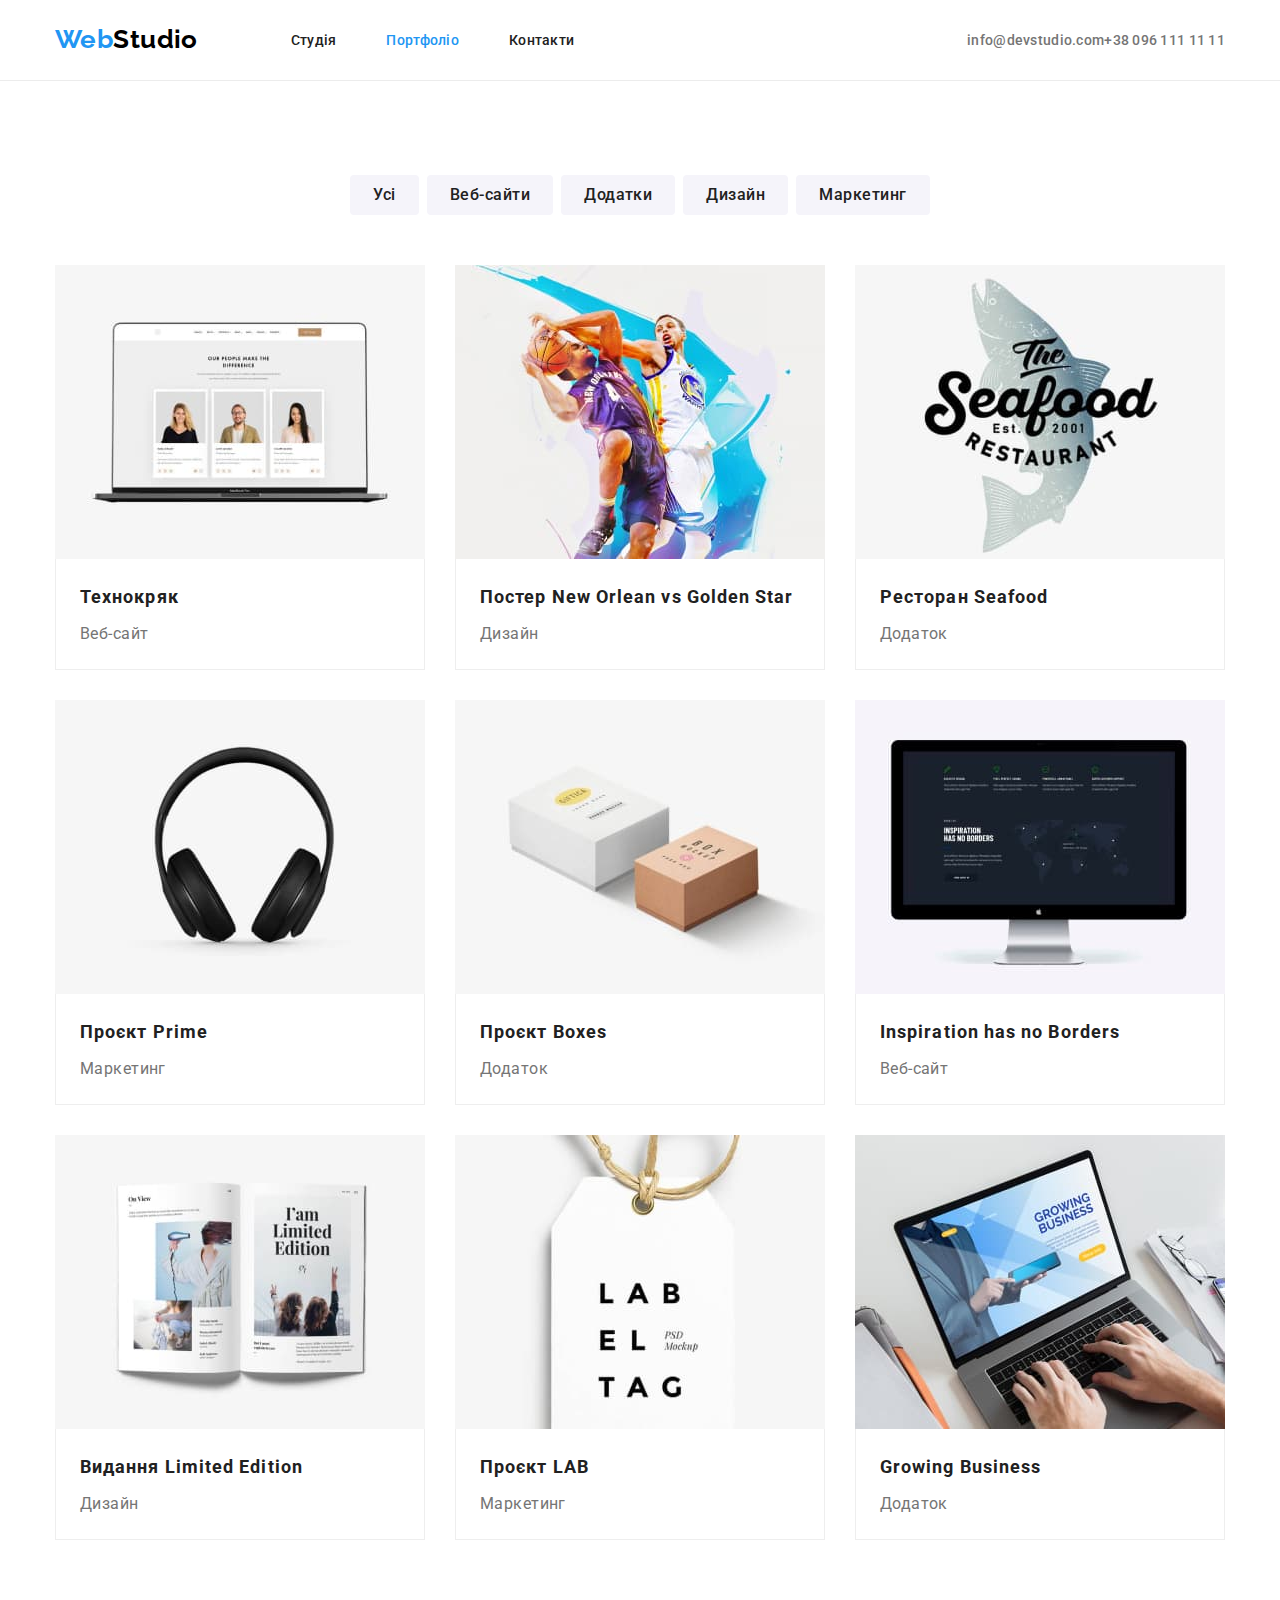
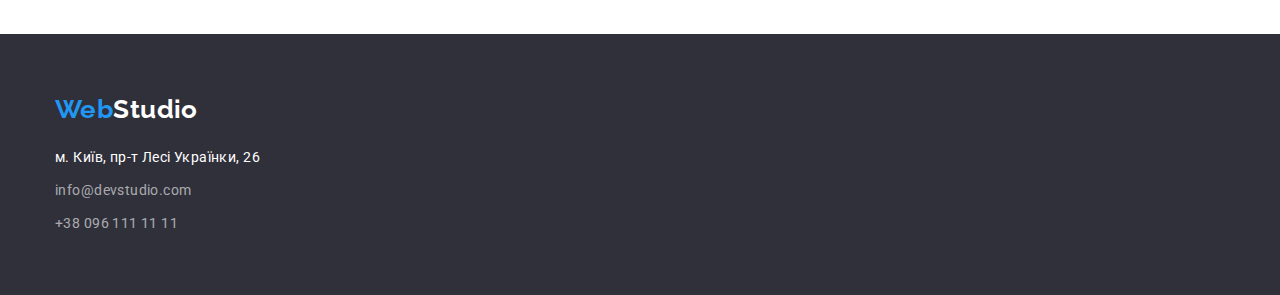
==== portfolio.html @ 9a643a7b "Initial commit" ====
<!DOCTYPE html>
<html lang="uk">
<head>
    <meta charset="UTF-8">
    <meta http-equiv="X-UA-Compatible" content="IE=edge">
    <meta name="viewport" content="width=device-width, initial-scale=1.0">
    <title>Портфоліо</title>
    <link rel="preconnect" href="https://fonts.googleapis.com">
    <link rel="preconnect" href="https://fonts.gstatic.com" crossorigin>
    <link href="https://fonts.googleapis.com/css2?family=Montserrat:wght@400;700&family=Raleway:wght@700&family=Roboto:wght@400;500;700;900&display=swap" rel="stylesheet">   
    <link rel="stylesheet" href="https://cdnjs.cloudflare.com/ajax/libs/modern-normalize/1.1.0/modern-normalize.min.css"> 
    <link rel="stylesheet" href="./css/styles.css">
</head>
<body>
    <header class="header">
        <div class="container header-container">
         <a class="logo link" href="./index.html"><span class="web">Web</span>Studio</a>
         <nav class="navigation">
         <ul class="header-nav">
             <li><a class="header-nav-link link" href="./index.html">Студія</a></li>
             <li><a class="header-nav-link link current" href="./portfolio.html">Портфоліо</a></li>
             <li><a class="header-nav-link link" href="#">Контакти</a></li>
         </ul>
        </nav>
        <ul class="header-contacts">
         <li><a class="header-contact link" href="mailto:info@devstudio.com">info@devstudio.com</a></li>
         <li><a class="header-contact link" href="tel:+380961111111">+38 096 111 11 11</a></li>
        </ul>
      </div>
     </header>
    <main>
        <section class="section">
            <div class="container">
            <h1 class="hide">Приклади робіт</h1>
            <ul class="filter-lists">
            <li class="filter-list"><button class="filter-btn" type="button">Усі</button></li>
            <li class="filter-list"><button class="filter-btn" type="button">Веб-сайти</button></li>
            <li class="filter-list"><button class="filter-btn" type="button">Додатки</button></li>
            <li class="filter-list"><button class="filter-btn" type="button">Дизайн</button></li>
            <li class="filter-list"><button class="filter-btn" type="button">Маркетинг</button></li>
            </ul>
            <ul class="project-lists">
                <li class="project-list">
                    <a class="project-link">
                    <img src="./images/technocrat.jpg" alt="Технокряк" width="370">
                    <div class="project">
                        <h2  class="project-title">Технокряк</h2>
                    <p  class="project-text">Веб-сайт</p>
                    </div>
                    </a>
                </li>
                <li class="project-list">
                    <a class="project-link">
                    <img src="./images/poster.jpg" alt="Постер New Orlean vs Golden Star" width="370">
                    <div class="project">
                        <h2 class="project-title">Постер New Orlean vs Golden Star</h2>
                    <p class="project-text">Дизайн</p>
                </div>
                    </a>
                </li>
                <li class="project-list">
                    <a class="project-link">
                    <img src="./images/seafood.jpg" alt="Ресторан Seafood" width="370">
                    <div class="project">
                        <h2 class="project-title">Ресторан Seafood</h2>
                    <p class="project-text">Додаток</p>
                </div>
                    </a>
                </li>
                <li class="project-list">
                    <a class="project-link">
                    <img src="./images/prime.jpg" alt="Проєкт Prime" width="370">
                    <div class="project">
                        <h2 class="project-title">Проєкт Prime</h2>
                    <p class="project-text">Маркетинг</p>
                </div>
                    </a>
                </li>
                <li class="project-list">
                    <a class="project-link">
                    <img src="./images/boxes.jpg" alt="Проєкт Boxes" width="370">
                    <div class="project">
                        <h2 class="project-title">Проєкт Boxes</h2>
                    <p class="project-text">Додаток</p>
                </div>
                    </a>
                </li>
                <li class="project-list">
                    <a class="project-link">
                    <img src="./images/borders.jpg" alt="Inspiration has no Borders" width="370">
                    <div class="project">
                        <h2 class="project-title">Inspiration has no Borders</h2>
                    <p class="project-text">Веб-сайт</p>
                    </div>
                    </a>
                </li>
                <li class="project-list">
                    <a class="project-link">
                    <img src="./images/edition.jpg" alt="Видання Limited Edition" width="370">
                    <div class="project">
                        <h2 class="project-title">Видання Limited Edition</h2>
                    <p class="project-text">Дизайн</p>
                    </div>
                    </a>
                </li>
                <li class="project-list">
                    <a class="project-link">
                    <img src="./images/lab.jpg" alt="Проєкт LAB" width="370">
                    <div class="project">
                        <h2 class="project-title">Проєкт LAB</h2>
                    <p class="project-text">Маркетинг</p>
                    </div>
                    </a>
                </li>
                <li class="project-list">
                    <a class="project-link">
                    <img src="./images/business.jpg" alt="Growing Business" width="370">
                    <div class="project">
                        <h2 class="project-title">Growing Business</h2>
                    <p class="project-text">Додаток</p>
                    </div>
                    </a>
                </li>
            </ul>
         </div>         
        </section>

    </main>
    <footer class="footer">
        <div class="container">
        <a class="logo-footer link" href="./index.html"><span class="web">Web</span>Studio</a>
        <address>
            <ul class="footer-list">
                <li class="footer-item">
                    <a class="footer-link link" href="https://goo.gl/maps/vN2mYpMbgfntK4BM6" target="_blank" rel="noopener noreferrer">м. Київ, пр-т Лесі Українки, 26</a>
                </li>
                <li class="footer-item">
                    <a class="footer-contact link" href="mailto:info@devstudio.com">info@devstudio.com</a>
                </li>
                <li class="footer-item">
                    <a class="footer-contact link" href="tel:+380961111111">+38 096 111 11 11</a>
                </li>
            </ul>
        </address>
      </div>

    </footer>
</body>
---- css/styles.css ----
:root {
    --font-rob: 'Roboto', sans-serif;
    --font-ral: 'Raleway', sans-serif;

    --primary-text-color: #757575;
    --title-text-color: #212121;
    --accent-color: #2196F3;
    --white-text-color: #FFFFFF;
    --black-text-color: #000000;
    --contact-text-color: rgba(255, 255, 255, 0.6);
  

    --primary-bg-color: #FFFFFF;
    --secondary-bg-color: #2F303A;
    --team-bg-color: #F5F4FA;

    --border-project-color: #EEEEEE;
    --border-header-color: #ECECEC;
    }

    body {
        font-family: var(--font-rob);
        font-size: 14px; 
        letter-spacing: 0.03em;
        line-height: calc(19 / 16);

        background-color: var(--primary-bg-color);
        color: var(--title-text-color);
       
    }

    h1,
    h2,
    h3,
    h4,
    h5,
    h6,
    p {
      margin: 0;
    }

    ul {
        list-style: none;
        margin: 0;
        padding: 0;
      }

      .hide {
        border: 0;
        clip: rect(1px, 1px, 1px, 1px);
        -webkit-clip-path: inset(50%);
        clip-path: inset(50%);
        height: 1px;
        margin: -1px;
        overflow: hidden;
        padding: 0;
        position: absolute;
        width: 1px;
        word-wrap: normal !important;
      }
      
      .link {
        text-decoration: none;
      }

      .container {
        width: 1200px;
        margin-left: auto;
        margin-right: auto;
        padding-left: 15px;
        padding-right: 15px;
      }

      .section {
        padding-top: 94px;
        padding-bottom: 94px;
        
      }

      .section.occupation {
        padding-top: 0;
      }

      address {
        font-style: normal;
      }

      img {
        display: block;
      }

    


      
      /* -----------------HEADER---------------- */

       .web,
       .logo,
       .logo-footer {
       font-family: var(--font-ral);
       font-weight: 700;
       font-size: 26px;
       line-height: calc(31 / 26);
       
       color: var(--accent-color);
       }

       .logo {
        
        padding-top: 24px;
        padding-bottom: 25px;

        margin-right: 93px;

        color: var(--black-text-color);
       }

       .header-nav-link,
       .header-contact {
        font-weight: 500;
        line-height: calc(16 / 14);
        letter-spacing: 0.02em;
        padding-top: 32px;
        padding-bottom: 32px;
       
        
        color: var(--title-text-color);
       }

       .header-nav-link:hover,
       .header-nav-link:focus,
       .header-nav-link.current {
        color: var(--accent-color);
      }

      .header-list {
        margin-left: 50px;
      }

      .header-contact {
        color: var(--primary-text-color);
      }

      .header-contact:hover,
      .header-contact:focus {
        color: var(--accent-color);
      }

      .header-nav {
        display: flex;
        gap: 50px;
      }

      .header-contacts {
        display: flex;
      }

      .header-container {
        display: flex;
        align-items: center;
      }

      .navigation {
        margin-right: auto;
      }
       

      .header {
        border-bottom: 1px solid var(--border-header-color);
       
      }



       /* -----------------HERO---------------- */

       .hero {
        padding-top: 200px;
        padding-bottom: 200px;
        text-align: center;
        background-color: var(--secondary-bg-color);
       }

       .hero-title {
        width: 696px;
        margin: 0 auto;
        font-weight: 900;
        font-size: 44px;
        line-height: calc(60 / 44);
        
        letter-spacing: 0.06em;
        text-transform: uppercase;

        margin-bottom: 30px;
      
        
        color: var(--white-text-color);
       }

       .hero-btn {
        font-family: inherit;
        font-weight: 700;
        font-size: 16px;
        line-height: calc(30 / 16);
        padding: 10px 32px;
      
        min-width: 216px;

        box-shadow: 0px 4px 4px rgba(0, 0, 0, 0.15);
        
       
        align-items: center;
        text-align: center;
        letter-spacing: 0.06em;
        
        color: var(--white-text-color);

        background: var(--accent-color);
        border-radius: 4px;
        border: 1px solid transparent;
        cursor: pointer;
       }

        /* -----------------FEATURES---------------- */


        .features-title {
        line-height: calc(16 / 14);
        text-transform: uppercase;

        margin-bottom: 10px;
        }

        .features-subtitle {
            line-height: calc(24 / 14);
            
            color: var(--primary-text-color);
        }

        .features-lists {
          display: flex;
          gap: 30px;
        }

        .features-list {
          flex-basis: calc((100%-90px) / 4);
        }



        

        /* -----------------OCCUPATION---------------- */

        .occupation-title {
            font-size: 36px;
            line-height: calc(42 / 36);
            text-align: center;

            margin-bottom: 50px;
        }

        .occupation-img {
          display: flex;
          gap: 30px;
        }


       /* -----------------TEAM---------------- */

       .team {
        background-color: var(--team-bg-color);
        text-align: center;
         }

       .team-title {
        font-size: 36px;
        line-height: calc(42 / 36);
        text-align: center;

        margin-bottom: 50px;
       }

       .team-item-title {
        font-weight: 500;
        font-size: 16px;
        margin-bottom: 10px;
       }
   
       .team-item-text {
        font-size: 16px;
        
        color: var(--primary-text-color);
       }

       .team-soc-item {
        width: calc((100%-90px) / 4);
        box-shadow: 0px 1px 3px rgba(0, 0, 0, 0.12),
         0px 1px 1px rgba(0, 0, 0, 0.14),
         0px 2px 1px rgba(0, 0, 0, 0.2);
        border-radius: 0px 0px 4px 4px;

       }

       .team-soc-list {
        display: flex;
        gap: 30px;
        
       }

       .team-subtitle {
        text-align: center;
        padding-top: 30px;
        padding-bottom: 30px;
       }

       .section.team {
        background-color: var(--team-bg-color);
       }



       
    /* -----------------FOOTER---------------- */

    .footer {
      padding-top: 60px;
      padding-bottom: 60px;
      background-color: var(--secondary-bg-color);
    }
    .logo-footer {
      display: inline-block;
      margin-bottom: 20px;
      color: var(--white-text-color);
    }

    .footer-item {
      margin-bottom: 9px;
    }

    .footer-item:last-child {
      margin-bottom: 0;
    }

    .footer-link,
    .footer-contact {
      display: inline-block;
      line-height: calc(24 / 14);
      
      color: var(--white-text-color);
    }

    

    .footer-contact {
     color: var(--contact-text-color);
    }

    
    .footer-contact:hover,
    .footer-contact:focus {
     color: var(--accent-color);
    }



    /* -----------------PORTFOLIO---------------- */

    .filter-btn {
      font-family: inherit;
      font-style: normal;
      font-weight: 500;
      font-size: 16px;
      line-height: calc(26 / 16);
      padding: 6px 22px;
      border: 1px solid transparent;
      
      
      
      text-align: center;
      letter-spacing: 0.03em;
      border-radius: 4px;
      
      color: var(--title-text-color);
      background-color: var(--team-bg-color);

      cursor: pointer;
    }

    .filter-btn:hover,
    .filter-btn:focus {
      color: var(--white-text-color);
      background-color: var(--accent-color);
    }

    .project-title {
      font-size: 18px;
      line-height: calc(36 / 18);
      
      letter-spacing: 0.06em;

      margin-bottom: 4px;
      
    }

    .project-text {
      font-size: 16px;
      line-height: calc(30 / 16);
      
      color: var(--primary-text-color);
    }

    .filter-lists {
      display: flex;
      gap: 8px;
      justify-content: center;
      margin-bottom: 50px;
    }

    .project-lists {
      display: flex;
      flex-wrap: wrap;
      gap: 30px;
    }

    .project-list {
      width: calc((100% - 60px) / 3);
    }
    
    .project {
      padding: 20px 24px;
      border: 1px solid var(--border-project-color);
      border-top: 0;
    }
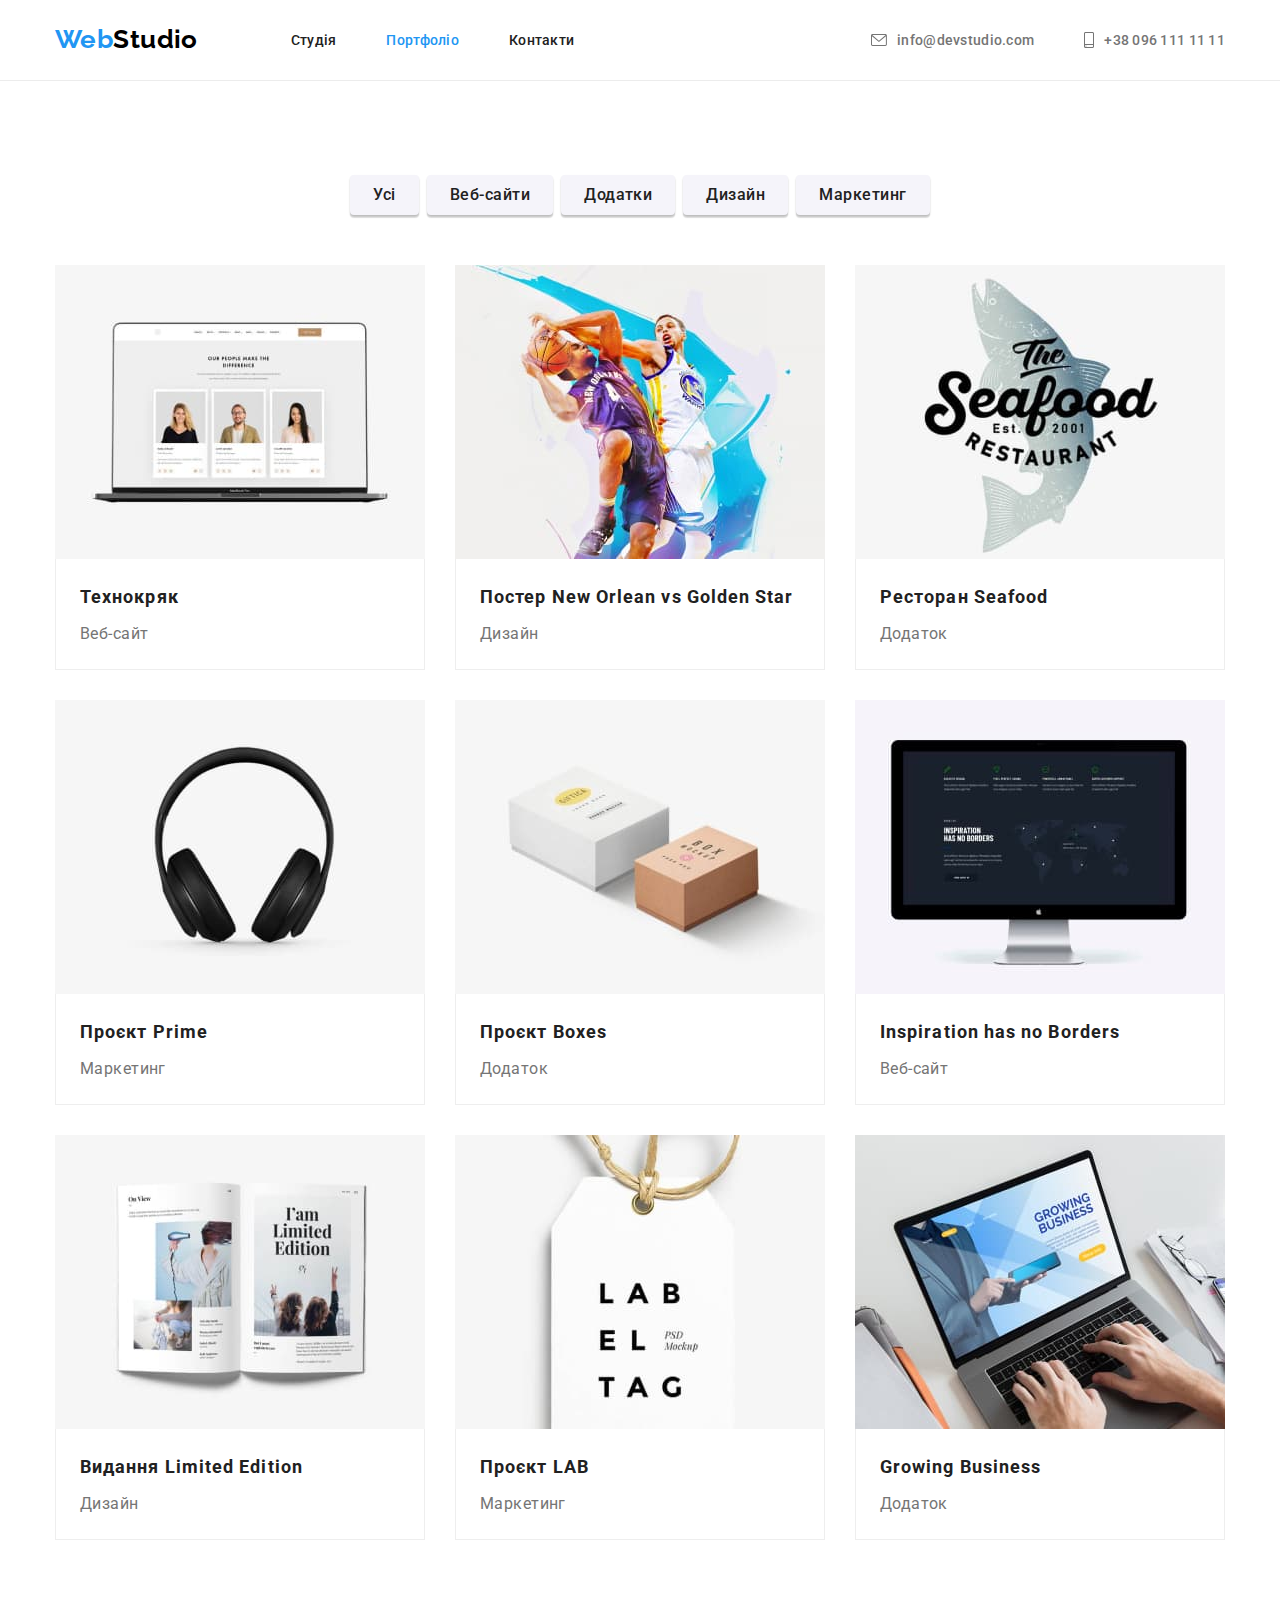
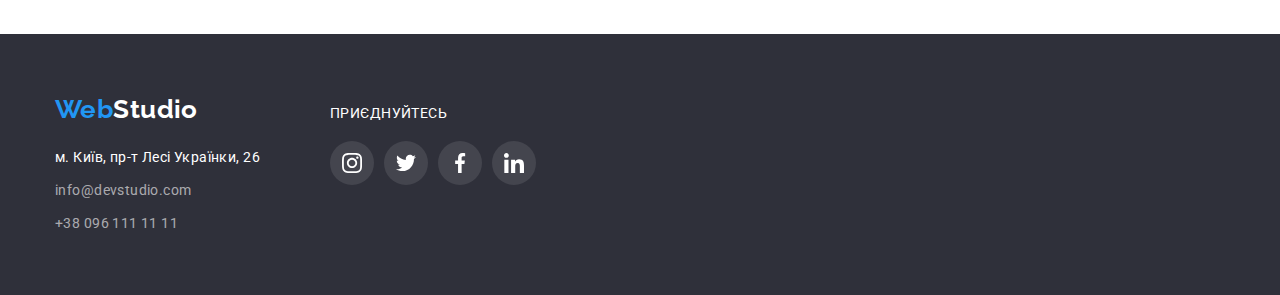
==== commit 89ad130f: "Homework finish 4" ====
--- a/portfolio.html
+++ b/portfolio.html
@@ -23,9 +23,19 @@
          </ul>
         </nav>
         <ul class="header-contacts">
-         <li><a class="header-contact link" href="mailto:info@devstudio.com">info@devstudio.com</a></li>
-         <li><a class="header-contact link" href="tel:+380961111111">+38 096 111 11 11</a></li>
-        </ul>
+            <li class="header-list">
+                <a class="header-contact link" href="mailto:info@devstudio.com">
+                <svg class="header-contact-icon" width="16" height="12">
+                    <use href="./images/icons.svg#envelope"></use>
+                </svg>
+                info@devstudio.com</a></li>
+            <li class="header-list">
+                <a class="header-contact link" href="tel:+380961111111">
+                <svg class="header-contact-icon" width="10" height="16">
+                    <use href="./images/icons.svg#smartphone"></use>
+                </svg>  
+                +38 096 111 11 11</a></li>
+           </ul>
       </div>
      </header>
     <main>
@@ -128,6 +138,7 @@
     </main>
     <footer class="footer">
         <div class="container">
+            <div class="footer-address">
         <a class="logo-footer link" href="./index.html"><span class="web">Web</span>Studio</a>
         <address>
             <ul class="footer-list">
@@ -142,7 +153,40 @@
                 </li>
             </ul>
         </address>
-      </div>
-
+       </div>
+      <div class="footer-soc">
+        <p class="footer-soc-text">приєднуйтесь</p>
+            <ul class="footer-soc-list">
+                <li class="footer-soc-item">
+                    <a class="footer-soc-link" href="#">
+                        <svg class="footer-soc-icon" width="20" height="20">
+                            <use href="./images/icons.svg#instagram"></use>
+                        </svg>
+                    </a>
+                </li>
+                <li class="footer-soc-item">
+                    <a class="footer-soc-link" href="#">
+                        <svg class="footer-soc-icon" width="20" height="20">
+                            <use href="./images/icons.svg#twitter"></use>
+                        </svg>
+                    </a>
+                </li>
+                <li class="footer-soc-item">
+                    <a class="footer-soc-link" href="#">
+                        <svg class="footer-soc-icon" width="20" height="20">
+                            <use href="./images/icons.svg#facebook"></use>
+                        </svg>
+                    </a>
+                </li>
+                <li class="footer-soc-item">
+                    <a class="footer-soc-link" href="#">
+                        <svg class="footer-soc-icon" width="20" height="20">
+                            <use href="./images/icons.svg#linkedin"></use>
+                        </svg>
+                    </a>
+                </li>
+            </ul>
+          </div>
+        </div>
     </footer>
 </body>--- a/css/styles.css
+++ b/css/styles.css
@@ -13,6 +13,8 @@
     --primary-bg-color: #FFFFFF;
     --secondary-bg-color: #2F303A;
     --team-bg-color: #F5F4FA;
+    --soc-bg-color: #AFB1B8;
+    --soc-bg-icon: rgba(255, 255, 255, 0.1);
 
     --border-project-color: #EEEEEE;
     --border-header-color: #ECECEC;
@@ -139,6 +141,10 @@
       }
 
       .header-contact {
+        display: flex;
+        align-items: center;
+        justify-content: center;
+        gap: 10px;
         color: var(--primary-text-color);
       }
 
@@ -147,6 +153,12 @@
         color: var(--accent-color);
       }
 
+      .header-contact-icon
+       {
+        fill: currentColor;
+      }
+
+
       .header-nav {
         display: flex;
         gap: 50px;
@@ -176,10 +188,20 @@
        /* -----------------HERO---------------- */
 
        .hero {
+        max-width: 1600px;
+        height: 600px;
         padding-top: 200px;
         padding-bottom: 200px;
         text-align: center;
-        background-color: var(--secondary-bg-color);
+        
+        background-image: linear-gradient(
+           rgba(47, 48, 58, 0.4),
+           rgba(47, 48, 58, 0.4)),
+           url(../images/hero.jpg);
+        background-position: center;
+        background-repeat: no-repeat;
+        background-size: cover;
+
        }
 
        .hero-title {
@@ -224,6 +246,19 @@
 
         /* -----------------FEATURES---------------- */
 
+        .features-link {
+          display: flex;
+          align-items: center;
+          justify-content: center;
+          width: 270px;
+          height: 120px;
+          gap: 30px;
+          margin-bottom: 30px;
+  
+          background-color: var(--team-bg-color);
+          border-radius: 4px;
+        }
+
 
         .features-title {
         line-height: calc(16 / 14);
@@ -290,6 +325,7 @@
    
        .team-item-text {
         font-size: 16px;
+        margin-bottom: 16px;
         
         color: var(--primary-text-color);
        }
@@ -319,7 +355,85 @@
         background-color: var(--team-bg-color);
        }
 
-
+       .team-social-item {
+        width: 44px;
+        height: 44px;
+       }
+
+       .team-social-list {
+        display: flex;
+        justify-content: center;
+        gap: 10px;
+       }
+
+       .team-social-link {
+        display: flex;
+        align-items: center;
+        justify-content: center;
+        width: 44px;
+        height: 44px;
+
+        border-radius: 50%;
+        background-color: var(--primary-bg-color);
+        }
+
+       .team-social-icon {
+        fill: var(--soc-bg-color);
+       }
+
+       .team-social-link:hover,
+       .team-social-link:focus {
+        background-color: var(--accent-color);
+       }
+
+       .team-social-link:hover .team-social-icon,
+       .team-social-link:focus .team-social-icon {
+        fill: var(--primary-bg-color);
+       }
+
+
+     /* -----------------CUSTOMERS---------------- */
+
+
+     .customers-title {
+      font-size: 36px;
+      line-height: calc(42 / 36);
+      text-align: center;
+
+      margin-bottom: 50px;
+     }
+
+     .customers-link {
+      display: flex;
+      align-items: center;
+      justify-content: center;
+      width: 170px;
+      height: 92px;
+
+      border: 1px solid var(--soc-bg-color);
+      border-radius: 4px;
+     }
+
+
+     .customers-list {
+      display: flex;
+      justify-content: center;
+      gap: 30px;
+     }
+
+     .customers-icon {
+      fill: var(--soc-bg-color);
+     }
+
+     .customers-link:hover,
+     .customers-link:focus {
+      border-color: var(--accent-color);
+     }
+
+     .customers-link:hover .customers-icon,
+     .customers-link:focus .customers-icon {
+      fill: var(--accent-color);
+     }
 
        
     /* -----------------FOOTER---------------- */
@@ -352,7 +466,6 @@
     }
 
     
-
     .footer-contact {
      color: var(--contact-text-color);
     }
@@ -361,6 +474,54 @@
     .footer-contact:hover,
     .footer-contact:focus {
      color: var(--accent-color);
+    }
+
+    .footer-soc-text {
+      line-height: calc(16 / 14);
+      text-transform: uppercase;
+
+      color: var(--primary-bg-color)
+
+    }
+
+    footer .container{
+      display: flex;
+     align-items: baseline;
+    }
+
+
+    .footer-soc-list {
+      display: flex;
+      gap: 10px;
+    }
+
+    .footer-soc-icon {
+      fill: var(--primary-bg-color);
+    }
+
+    
+    .footer-soc-link {
+      display: flex;
+      align-items: center;
+      justify-content: center;
+      width: 44px;
+      height: 44px;
+
+      border-radius: 50%;
+      background-color: var(--soc-bg-icon);
+    }
+
+    .footer-soc-link:hover,
+    .footer-soc-link:focus {
+     background-color: var(--accent-color);
+    }
+
+    .footer-soc-text {
+      margin-bottom: 20px;
+    }
+
+    .footer-soc {
+      margin-left: 70px;
     }
 
 
@@ -381,6 +542,9 @@
       text-align: center;
       letter-spacing: 0.03em;
       border-radius: 4px;
+      box-shadow: 0px 3px 1px rgba(0, 0, 0, 0.1), 
+      0px 1px 2px rgba(0, 0, 0, 0.08),
+      0px 2px 2px rgba(0, 0, 0, 0.12);
       
       color: var(--title-text-color);
       background-color: var(--team-bg-color);
@@ -432,5 +596,15 @@
       padding: 20px 24px;
       border: 1px solid var(--border-project-color);
       border-top: 0;
+     
+
+    }
+
+    .project-list:hover,
+    .project-list:focus {
+      box-shadow: 0px 1px 1px rgba(0, 0, 0, 0.12),
+      0px 4px 4px rgba(0, 0, 0, 0.06),
+      1px 4px 6px rgba(0, 0, 0, 0.16);
+
     }
         